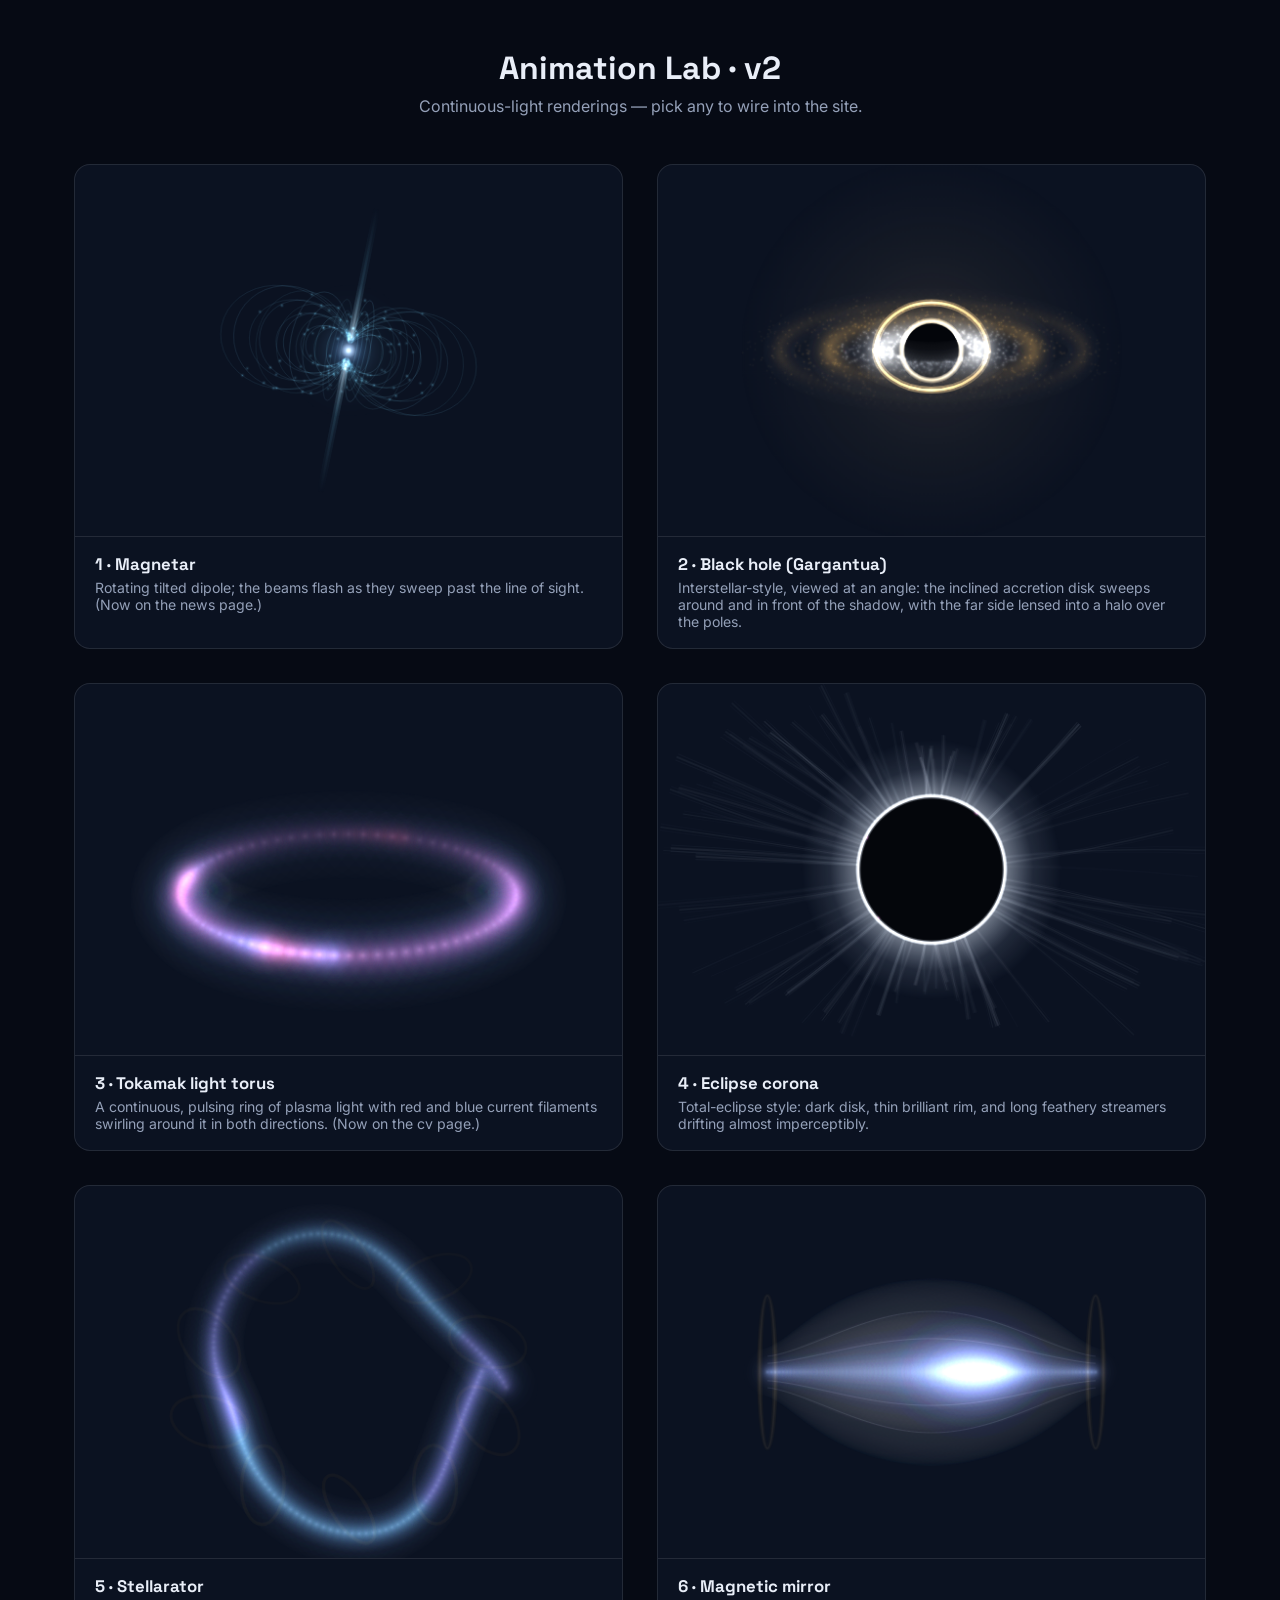
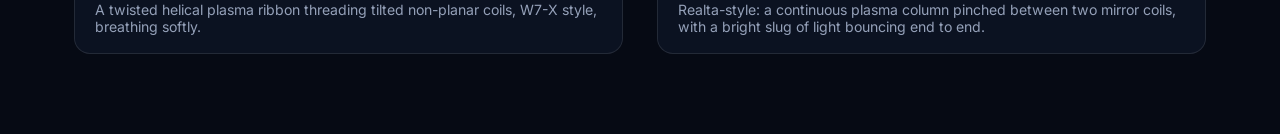
==== animation-lab.html @ fd5926fd "Launch site" ====
<!DOCTYPE html>
<html lang="en">
<head>
<meta charset="UTF-8">
<meta name="viewport" content="width=device-width, initial-scale=1.0">
  <link rel="icon" href="data:image/svg+xml,%3Csvg xmlns='http://www.w3.org/2000/svg' viewBox='0 0 64 64'%3E%3Ccircle cx='32' cy='32' r='10' fill='%23f2b134'/%3E%3Cellipse cx='32' cy='32' rx='26' ry='11' fill='none' stroke='%235fd0f5' stroke-width='3' transform='rotate(30 32 32)'/%3E%3Cellipse cx='32' cy='32' rx='26' ry='11' fill='none' stroke='%235fd0f5' stroke-width='3' opacity='0.7' transform='rotate(-30 32 32)'/%3E%3C/svg%3E">
<title>Animation Lab — candidates v2</title>
<link rel="preconnect" href="https://fonts.googleapis.com">
<link rel="preconnect" href="https://fonts.gstatic.com" crossorigin>
<link href="https://fonts.googleapis.com/css2?family=Space+Grotesk:wght@400;500;700&family=Inter:wght@400;500&display=swap" rel="stylesheet">
<style>
  :root { --bg:#060a14; --text:#e9eef8; --muted:#94a0b8; --rule:rgba(255,255,255,.1); }
  * { box-sizing:border-box; }
  body { margin:0; background:var(--bg); color:var(--text); font-family:"Inter",sans-serif; }
  header { text-align:center; padding:48px 20px 8px; }
  h1 { font-family:"Space Grotesk",sans-serif; font-weight:700; margin:0 0 8px; }
  header p { color:var(--muted); margin:0; }
  .grid { display:grid; grid-template-columns:repeat(auto-fit, minmax(540px,1fr)); gap:34px; max-width:1180px; margin:40px auto 80px; padding:0 24px; }
  @media (max-width:600px){ .grid{ grid-template-columns:1fr; } }
  .cell { background:rgba(16,26,46,.5); border:1px solid var(--rule); border-radius:16px; overflow:hidden; }
  .cell canvas { display:block; width:100%; height:auto; }
  .cell .cap { padding:16px 20px 18px; border-top:1px solid var(--rule); }
  .cell .cap b { font-family:"Space Grotesk",sans-serif; font-size:1.05rem; }
  .cell .cap span { display:block; color:var(--muted); font-size:.88rem; margin-top:4px; }
</style>
</head>
<body>
<header>
  <h1>Animation Lab · v2</h1>
  <p>Continuous-light renderings — pick any to wire into the site.</p>
</header>

<div class="grid">
  <div class="cell"><canvas id="magnetar" width="560" height="380"></canvas>
    <div class="cap"><b>1 · Magnetar</b><span>Rotating tilted dipole; the beams flash as they sweep past the line of sight. (Now on the news page.)</span></div></div>
  <div class="cell"><canvas id="gargantua" width="560" height="380"></canvas>
    <div class="cap"><b>2 · Black hole (Gargantua)</b><span>Interstellar-style, viewed at an angle: the inclined accretion disk sweeps around and in front of the shadow, with the far side lensed into a halo over the poles.</span></div></div>
  <div class="cell"><canvas id="torus" width="560" height="380"></canvas>
    <div class="cap"><b>3 · Tokamak light torus</b><span>A continuous, pulsing ring of plasma light with red and blue current filaments swirling around it in both directions. (Now on the cv page.)</span></div></div>
  <div class="cell"><canvas id="eclipse" width="560" height="380"></canvas>
    <div class="cap"><b>4 · Eclipse corona</b><span>Total-eclipse style: dark disk, thin brilliant rim, and long feathery streamers drifting almost imperceptibly.</span></div></div>
  <div class="cell"><canvas id="stellarator" width="560" height="380"></canvas>
    <div class="cap"><b>5 · Stellarator</b><span>A twisted helical plasma ribbon threading tilted non-planar coils, W7-X style, breathing softly.</span></div></div>
  <div class="cell"><canvas id="mirror" width="560" height="380"></canvas>
    <div class="cap"><b>6 · Magnetic mirror</b><span>Realta-style: a continuous plasma column pinched between two mirror coils, with a bright slug of light bouncing end to end.</span></div></div>
</div>

<script>
(function () {
  const reduced = matchMedia("(prefers-reduced-motion: reduce)").matches;

  function hidpi(cv) {
    const dpr = Math.min(devicePixelRatio || 1, 2.5);
    const w = cv.width, h = cv.height;
    cv.width = Math.round(w * dpr);
    cv.height = Math.round(h * dpr);
    const fx = cv.getContext("2d");
    fx.scale(dpr, dpr);
    return [fx, w, h];
  }

  function sprite(rgb, size = 64) {
    const c = document.createElement("canvas");
    c.width = c.height = size;
    const g = c.getContext("2d");
    const gr = g.createRadialGradient(size/2, size/2, 0, size/2, size/2, size/2);
    gr.addColorStop(0,   `rgba(${rgb},1)`);
    gr.addColorStop(0.25,`rgba(${rgb},0.5)`);
    gr.addColorStop(0.6, `rgba(${rgb},0.12)`);
    gr.addColorStop(1,   `rgba(${rgb},0)`);
    g.fillStyle = gr;
    g.fillRect(0, 0, size, size);
    return c;
  }
  const S_CYAN  = sprite("120,215,255");
  const S_BLUE  = sprite("110,160,255");
  const S_GOLD  = sprite("255,190,90");
  const S_WHITE = sprite("235,242,255");
  const S_VIOLET= sprite("170,130,255");
  const S_PINK  = sprite("255,95,205");

  function put(fx, sp, x, y, s, a) {
    fx.globalAlpha = a;
    fx.drawImage(sp, x - s/2, y - s/2, s, s);
  }

  // =====================================================
  // 1 · MAGNETAR
  // =====================================================
  (function () {
    const cv = document.getElementById("magnetar");
    const [fx, W, H] = hidpi(cv);
    const cx = W/2, cy = H/2;
    const ALPHA = 0.42, VIEW = 0.35;
    const cV = Math.cos(VIEW), sV = Math.sin(VIEW);
    const SHELLS = [44, 70, 98, 128];

    const streams = Array.from({length: 130}, () => ({
      u: Math.random(), shell: SHELLS[Math.random()*SHELLS.length|0],
      phi: Math.random()*Math.PI*2, sp: 0.12 + Math.random()*0.25, pole: Math.random()<0.5?1:-1
    }));

    function toView(p, spin) {
      let x =  p.x*Math.cos(ALPHA) + p.y*Math.sin(ALPHA);
      let y = -p.x*Math.sin(ALPHA) + p.y*Math.cos(ALPHA);
      let z =  p.z;
      const c = Math.cos(spin), s = Math.sin(spin);
      const x2 = x*c + z*s, z2 = -x*s + z*c;
      const y3 = y*cV - z2*sV, z3 = y*sV + z2*cV;
      return [cx + x2, cy - y3, z3];
    }
    function lp(L, th, phi) {
      const r = L * Math.sin(th)**2 + 6;
      return { x: r*Math.sin(th)*Math.cos(phi), y: r*Math.cos(th), z: r*Math.sin(th)*Math.sin(phi) };
    }

    function frame(t) {
      fx.clearRect(0, 0, W, H);
      const spin = reduced ? 0.7 : t*0.00035;
      const mAxis = toView({x:0,y:1,z:0}, spin);
      const pulse = 0.55 + 0.45*Math.pow(Math.abs(mAxis[2]), 3);

      fx.globalCompositeOperation = "lighter";
      for (const L of SHELLS) {
        for (let k = 0; k < 10; k++) {
          const phi = (k/10)*Math.PI*2;
          fx.beginPath();
          let za = 0;
          for (let i = 0; i <= 42; i++) {
            const th = 0.22 + (i/42)*(Math.PI - 0.44);
            const [x, y, z] = toView(lp(L, th, phi), spin);
            za += z;
            i ? fx.lineTo(x, y) : fx.moveTo(x, y);
          }
          fx.strokeStyle = `rgba(120,215,255,${0.05 + 0.10*((za/43/L)+1)/2})`;
          fx.lineWidth = 1;
          fx.stroke();
        }
      }
      for (const pole of [1, -1]) {
        const base = toView({x:0, y: pole*14, z:0}, spin);
        const tip  = toView({x:0, y: pole*150, z:0}, spin);
        const g = fx.createLinearGradient(base[0], base[1], tip[0], tip[1]);
        g.addColorStop(0, `rgba(235,242,255,${0.5*pulse})`);
        g.addColorStop(0.4, `rgba(120,215,255,${0.16*pulse})`);
        g.addColorStop(1, "rgba(120,215,255,0)");
        fx.strokeStyle = g;
        fx.lineCap = "round";
        fx.lineWidth = 7;
        fx.beginPath(); fx.moveTo(base[0], base[1]); fx.lineTo(tip[0], tip[1]); fx.stroke();
        fx.lineWidth = 2.4;
        fx.beginPath(); fx.moveTo(base[0], base[1]); fx.lineTo(tip[0], tip[1]); fx.stroke();
      }
      const T = reduced ? 0 : t*0.001;
      for (const p of streams) {
        p.u = (p.u + (reduced?0:p.sp*0.006)) % 1;
        const th = p.pole > 0 ? 0.22 + p.u*1.2 : Math.PI - 0.22 - p.u*1.2;
        const [x, y, z] = toView(lp(p.shell, th, p.phi + T*0.15), spin);
        put(fx, S_CYAN, x, y, 5.5, 0.22 + 0.28*((z/p.shell)+1)/2);
      }
      put(fx, S_WHITE, cx, cy, 26, 1);
      put(fx, S_BLUE,  cx, cy, 60 + 14*pulse, 0.75*pulse);
      put(fx, S_CYAN,  cx, cy, 120 + 30*pulse, 0.28*pulse);
      fx.globalCompositeOperation = "source-over";
      fx.globalAlpha = 1;
      if (!reduced) requestAnimationFrame(frame);
    }
    if (reduced) frame(0); else requestAnimationFrame(frame);
  })();

  // =====================================================
  // 2 · GARGANTUA — inclined accretion disk + lensed halo
  // =====================================================
  (function () {
    const cv = document.getElementById("gargantua");
    const [fx, W, H] = hidpi(cv);
    const cx = W/2, cy = H/2;
    const RS = 28;                      // shadow radius
    const R_IN = 40, R_OUT = 195;       // disk radii
    const INCL = 0.30;                  // disk opening (0 = edge-on)

    // disk particles on Keplerian orbits (texture riding on the glow band)
    const disk = Array.from({length: 1300}, () => {
      const r = R_IN + (R_OUT - R_IN)*Math.pow(Math.random(), 1.7);
      return { r, th: Math.random()*Math.PI*2, j: (Math.random()-0.5)*5 };
    });

    const warm = (a) => `rgba(255,214,150,${a})`;

    function diskPos(r, th) { return [cx + Math.cos(th)*r, cy + Math.sin(th)*r*INCL]; }

    // continuous glow band along the disk ellipse
    function band(front, flick) {
      for (let i = 0; i < 88; i++) {
        const th = (i/88)*Math.PI*2;
        if ((Math.sin(th) > 0) !== front) continue;
        for (const rr of [R_IN + 14, (R_IN + R_OUT)*0.45, R_OUT*0.8]) {
          const [x, y] = diskPos(rr, th);
          const heat = 1 - (rr - R_IN)/(R_OUT - R_IN);
          const dop = 1 + 0.6*Math.cos(th + Math.PI/2);   // approaching side brighter
          put(fx, heat > 0.6 ? S_WHITE : S_GOLD, x, y + (front ? 1 : -1),
              (26 + 30*heat), (0.030 + 0.075*heat)*dop*flick);
        }
      }
    }

    function frame(t) {
      fx.clearRect(0, 0, W, H);
      const flick = reduced ? 1 : 0.92 + 0.08*Math.sin(t/530)*Math.sin(t/173);

      fx.globalCompositeOperation = "lighter";
      const amb = fx.createRadialGradient(cx, cy, 0, cx, cy, 200);
      amb.addColorStop(0, warm(0.12*flick));
      amb.addColorStop(0.5, warm(0.045*flick));
      amb.addColorStop(1, warm(0));
      fx.fillStyle = amb;
      fx.fillRect(0, 0, W, H);

      // ---- far side of the disk (behind the hole) ----
      band(false, flick*0.75);
      for (const p of disk) {
        if (!reduced) p.th += 14 / Math.pow(p.r, 1.5);
        if (Math.sin(p.th) > 0) continue;
        const [x, y] = diskPos(p.r, p.th);
        const heat = 1 - (p.r - R_IN)/(R_OUT - R_IN);
        const dop = 1 + 0.6*Math.cos(p.th + Math.PI/2);
        put(fx, heat > 0.65 ? S_WHITE : S_GOLD, x, y + p.j*0.4, 3.4 + 3*heat, (0.05 + 0.16*heat)*dop*flick*0.8);
      }

      // ---- gravitationally lensed image of the far side: halo over the poles ----
      const lens = (up) => {
        const g = fx.createLinearGradient(cx - RS*2.2, cy, cx + RS*2.2, cy);
        g.addColorStop(0, warm(0.55*flick));
        g.addColorStop(0.5, warm(0.95*flick));
        g.addColorStop(1, warm(0.4*flick));
        fx.strokeStyle = g;
        fx.lineCap = "round";
        for (const [lw, aa] of [[7, 0.5], [2.6, 0.95]]) {
          fx.globalAlpha = aa;
          fx.lineWidth = lw;
          fx.beginPath();
          fx.ellipse(cx, cy, RS*2.05, RS*(up ? 1.75 : 1.45), 0, up ? Math.PI : 0, up ? Math.PI*2 : Math.PI);
          fx.stroke();
        }
        fx.globalAlpha = 1;
      };
      lens(true);          // bright arc standing over the top
      lens(false);         // dimmer arc below

      // ---- shadow + photon ring ----
      fx.globalCompositeOperation = "source-over";
      fx.fillStyle = "#03050a";
      fx.beginPath(); fx.arc(cx, cy, RS, 0, Math.PI*2); fx.fill();
      fx.globalCompositeOperation = "lighter";
      const pr = fx.createRadialGradient(cx, cy, RS - 1, cx, cy, RS + 6);
      pr.addColorStop(0, "rgba(255,240,210,0)");
      pr.addColorStop(0.45, `rgba(255,240,210,${0.95*flick})`);
      pr.addColorStop(1, "rgba(255,240,210,0)");
      fx.fillStyle = pr;
      fx.beginPath(); fx.arc(cx, cy, RS + 6, 0, Math.PI*2); fx.fill();

      // ---- near side of the disk (crosses in front of the shadow) ----
      band(true, flick);
      for (const p of disk) {
        if (Math.sin(p.th) <= 0) continue;
        const [x, y] = diskPos(p.r, p.th);
        const heat = 1 - (p.r - R_IN)/(R_OUT - R_IN);
        const dop = 1 + 0.6*Math.cos(p.th + Math.PI/2);
        put(fx, heat > 0.65 ? S_WHITE : S_GOLD, x, y + p.j*0.4, 3.6 + 3.4*heat, (0.06 + 0.20*heat)*dop*flick);
      }

      fx.globalCompositeOperation = "source-over";
      fx.globalAlpha = 1;
      if (!reduced) requestAnimationFrame(frame);
    }
    if (reduced) frame(0); else requestAnimationFrame(frame);
  })();

  // =====================================================
  // 3 · TOKAMAK LIGHT TORUS — pulsing ring + swirling currents
  // =====================================================
  (function () {
    const cv = document.getElementById("torus");
    const [fx, W, H] = hidpi(cv);
    const cx = W/2, cy = H/2 + 26;
    const RX = 172, RY = 62;
    const S_RED  = sprite("255,80,90");
    const S_AZUL = sprite("90,150,255");

    const swirls = [
      { sp: S_RED,  w:  0.00115, ph: 0.0 },
      { sp: S_RED,  w:  0.00080, ph: 2.6 },
      { sp: S_RED,  w:  0.00140, ph: 4.1 },
      { sp: S_AZUL, w: -0.00135, ph: 1.2 },
      { sp: S_AZUL, w: -0.00090, ph: 4.4 },
      { sp: S_AZUL, w: -0.00115, ph: 5.6 }
    ];

    function ringPos(a) { return [cx + Math.cos(a)*RX, cy + Math.sin(a)*RY, (Math.sin(a)+1)/2]; }

    function ringPass(t, front) {
      const pulse = reduced ? 1 : 0.86 + 0.14*Math.sin(t/1300) + 0.04*Math.sin(t/331);
      for (let i = 0; i < 72; i++) {
        const a = (i/72)*Math.PI*2;
        if ((Math.sin(a) > 0) !== front) continue;
        const [x, y, depth] = ringPos(a);
        const drift = reduced ? 0 : 6*Math.sin(t/900 + a*3);
        put(fx, S_BLUE,  x, y, (95 + 26*depth)*pulse, 0.05 + 0.05*depth);
        put(fx, S_PINK,  x, y + drift*0.2, (52 + 18*depth)*pulse, 0.10 + 0.10*depth);
        put(fx, S_WHITE, x, y, (17 + 9*depth)*pulse, 0.05 + 0.10*depth);
      }
      // swirling red / blue current filaments with fading tails
      for (const s of swirls) {
        const head = (reduced ? s.ph : t*s.w + s.ph);
        for (let j = 0; j < 13; j++) {
          const a = head - Math.sign(s.w)*j*0.06;
          if ((Math.sin(a) > 0) !== front) continue;
          const [x, y, depth] = ringPos(a);
          const f = 1 - j/13;
          put(fx, s.sp, x, y, (30 + 20*depth)*f + 8, (0.10 + 0.24*depth)*f);
        }
      }
    }

    function frame(t) {
      fx.clearRect(0, 0, W, H);
      fx.globalCompositeOperation = "lighter";

      ringPass(t, false);

      const col = fx.createLinearGradient(0, cy - 165, 0, cy + 40);
      col.addColorStop(0, "rgba(120,215,255,0)");
      col.addColorStop(0.45, "rgba(120,215,255,0.20)");
      col.addColorStop(1, "rgba(160,120,255,0.10)");
      fx.fillStyle = col;
      const cw = 52 + (reduced?0:5*Math.sin(t/800));
      fx.fillRect(cx - cw/2, cy - 165, cw, 205);
      const colCore = fx.createLinearGradient(0, cy - 165, 0, cy + 40);
      colCore.addColorStop(0, "rgba(235,242,255,0)");
      colCore.addColorStop(0.5, "rgba(235,242,255,0.10)");
      colCore.addColorStop(1, "rgba(235,242,255,0.05)");
      fx.fillStyle = colCore;
      fx.fillRect(cx - 14, cy - 165, 28, 205);

      ringPass(t, true);

      fx.globalCompositeOperation = "source-over";
      fx.globalAlpha = 1;
      if (!reduced) requestAnimationFrame(frame);
    }
    if (reduced) frame(0); else requestAnimationFrame(frame);
  })();

  // =====================================================
  // 4 · ECLIPSE CORONA — dark disk, feathery streamers
  // =====================================================
  (function () {
    const cv = document.getElementById("eclipse");
    const [fx, W, H] = hidpi(cv);
    const cx = W/2, cy = H/2;
    const R = 74;

    const wisps = [];
    for (let i = 0; i < 110; i++) {
      const a = Math.random()*Math.PI*2;
      const eq = Math.pow(Math.abs(Math.cos(a)), 1.3);
      wisps.push({
        a,
        len: 34 + eq*(130 + Math.random()*60) + Math.random()*22,
        curve: (Math.random()-0.5)*0.5,
        w: 0.6 + Math.random()*1.5,
        al: 0.04 + Math.random()*0.09,
        ph: Math.random()*7
      });
    }
    const proms = [[-0.9, 3.4], [2.4, 2.6], [3.6, 3.0]];

    function frame(t) {
      fx.clearRect(0, 0, W, H);
      const drift = reduced ? 0 : t*0.000012;

      fx.globalCompositeOperation = "lighter";
      const ic = fx.createRadialGradient(cx, cy, R, cx, cy, R + 60);
      ic.addColorStop(0, "rgba(225,235,250,0.5)");
      ic.addColorStop(0.5, "rgba(200,215,240,0.12)");
      ic.addColorStop(1, "rgba(200,215,240,0)");
      fx.fillStyle = ic;
      fx.beginPath(); fx.arc(cx, cy, R + 60, 0, Math.PI*2); fx.fill();

      for (const s of wisps) {
        const a = s.a + drift;
        const shim = reduced ? 1 : 0.75 + 0.25*Math.sin(t/2300 + s.ph);
        for (let k = -1; k <= 1; k++) {
          const aa = a + k*0.012;
          const x0 = cx + Math.cos(aa)*(R + 2), y0 = cy + Math.sin(aa)*(R + 2);
          const x2 = cx + Math.cos(aa + s.curve*0.4)*(R + s.len), y2 = cy + Math.sin(aa + s.curve*0.4)*(R + s.len);
          const xm = cx + Math.cos(aa + s.curve*0.15)*(R + s.len*0.5), ym = cy + Math.sin(aa + s.curve*0.15)*(R + s.len*0.5);
          fx.strokeStyle = `rgba(215,228,246,${s.al*shim*(k===0?1:0.55)})`;
          fx.lineWidth = s.w*(k===0?1:0.6);
          fx.beginPath();
          fx.moveTo(x0, y0);
          fx.quadraticCurveTo(xm, ym, x2, y2);
          fx.stroke();
        }
      }

      fx.globalCompositeOperation = "source-over";
      fx.fillStyle = "#04060b";
      fx.beginPath(); fx.arc(cx, cy, R, 0, Math.PI*2); fx.fill();
      fx.globalCompositeOperation = "lighter";
      const rim = fx.createRadialGradient(cx, cy, R - 2, cx, cy, R + 4);
      rim.addColorStop(0, "rgba(240,246,255,0)");
      rim.addColorStop(0.55, "rgba(240,246,255,0.9)");
      rim.addColorStop(1, "rgba(240,246,255,0)");
      fx.fillStyle = rim;
      fx.beginPath(); fx.arc(cx, cy, R + 4, 0, Math.PI*2); fx.fill();
      for (const [pa, ps] of proms) {
        put(fx, S_PINK, cx + Math.cos(pa)*R, cy + Math.sin(pa)*R, ps*2.6, 0.5);
      }

      fx.globalAlpha = 1;
      fx.globalCompositeOperation = "source-over";
      if (!reduced) requestAnimationFrame(frame);
    }
    if (reduced) frame(0); else requestAnimationFrame(frame);
  })();

  // =====================================================
  // 5 · STELLARATOR — twisted helical plasma ribbon + coils
  // =====================================================
  (function () {
    const cv = document.getElementById("stellarator");
    const [fx, W, H] = hidpi(cv);
    const cx = W/2, cy = H/2 + 10;
    const R0 = 150, A = 34, TWIST = 2.5;
    const VIEW = 1.05, cV = Math.cos(VIEW), sV = Math.sin(VIEW);

    function project(phi, th, ra) {
      const r = R0 + A*ra*Math.cos(th);
      const x = r*Math.cos(phi), z = r*Math.sin(phi), y = A*ra*Math.sin(th);
      const y2 = y*cV - z*sV, z2 = y*sV + z*cV;
      return [cx + x, cy - y2, z2];
    }

    function frame(t) {
      fx.clearRect(0, 0, W, H);
      const T = reduced ? 0 : t*0.00035;
      const pulse = reduced ? 1 : 0.88 + 0.12*Math.sin(t/1400);

      fx.globalCompositeOperation = "lighter";
      for (const pass of [false, true]) {
        for (let i = 0; i < 150; i++) {
          const phi = (i/150)*Math.PI*2;
          const near = Math.sin(phi) > 0;
          if (near !== pass) continue;
          const th = TWIST*phi + T*2;
          const [x, y, z] = project(phi, th, 0.75);
          const depth = (z/(R0+A) + 1)/2;
          const hue = (Math.sin(phi*2 + T) + 1)/2;
          put(fx, S_BLUE,   x, y, (58 + 20*depth)*pulse, 0.05 + 0.05*depth);
          put(fx, hue < 0.5 ? S_CYAN : S_VIOLET, x, y, (30 + 14*depth)*pulse, 0.09 + 0.11*depth);
          put(fx, S_WHITE,  x, y, (10 + 6*depth)*pulse, 0.04 + 0.08*depth);
        }
        if (!pass) {
          for (let k = 0; k < 10; k++) {
            const phi = (k/10)*Math.PI*2 + 0.31;
            const tilt = 0.55*Math.sin(TWIST*phi);
            const [px, py, pz] = project(phi, 0, 0);
            const depth = (pz/(R0+A) + 1)/2;
            fx.save();
            fx.translate(px, py);
            fx.rotate(phi + Math.PI/2 + tilt*0.5);
            fx.strokeStyle = `rgba(242,177,52,${0.25 + 0.4*depth})`;
            fx.lineWidth = 2.2 + 1.6*depth;
            fx.beginPath();
            fx.ellipse(0, 0, A*0.62*(0.8 + 0.4*Math.abs(Math.cos(phi))), A*1.18, tilt, 0, Math.PI*2);
            fx.stroke();
            fx.restore();
          }
        }
      }
      fx.globalCompositeOperation = "source-over";
      fx.globalAlpha = 1;
      if (!reduced) requestAnimationFrame(frame);
    }
    if (reduced) frame(0); else requestAnimationFrame(frame);
  })();

  // =====================================================
  // 6 · MAGNETIC MIRROR — pinched plasma column, bouncing light
  // =====================================================
  (function () {
    const cv = document.getElementById("mirror");
    const [fx, W, H] = hidpi(cv);
    const cx = W/2, cy = H/2;
    const AX = 168, RMAX = 62;

    const pinch = (u) => 0.26 + 0.74*Math.pow(Math.cos(u*Math.PI/2), 1.4);

    function coil(x, bright) {
      const g = fx.createLinearGradient(x, cy - 84, x, cy + 84);
      g.addColorStop(0, `rgba(242,177,52,${0.25*bright})`);
      g.addColorStop(0.5, `rgba(242,177,52,${0.95*bright})`);
      g.addColorStop(1, `rgba(242,177,52,${0.25*bright})`);
      fx.strokeStyle = g;
      fx.lineWidth = 5;
      fx.beginPath();
      fx.ellipse(x, cy, 8, 78, 0, 0, Math.PI*2);
      fx.stroke();
      fx.lineWidth = 1.6;
      fx.strokeStyle = `rgba(255,225,160,${0.8*bright})`;
      fx.beginPath();
      fx.ellipse(x, cy, 8, 78, 0, 0, Math.PI*2);
      fx.stroke();
    }

    function frame(t) {
      fx.clearRect(0, 0, W, H);
      const pulse = reduced ? 1 : 0.88 + 0.12*Math.sin(t/1500);
      const su = reduced ? 0 : Math.sin(t/1100);

      fx.globalCompositeOperation = "lighter";
      fx.lineWidth = 1;
      for (const f of [-1, -0.55, 0.55, 1]) {
        fx.beginPath();
        for (let i = 0; i <= 60; i++) {
          const u = -1 + (i/60)*2;
          const x = cx + u*AX;
          const y = cy + f*RMAX*pinch(u);
          i ? fx.lineTo(x, y) : fx.moveTo(x, y);
        }
        fx.strokeStyle = "rgba(148,160,184,0.14)";
        fx.stroke();
      }

      for (let i = 0; i <= 84; i++) {
        const u = -1 + (i/84)*2;
        const x = cx + u*AX;
        const r = RMAX*pinch(u);
        const slug = Math.exp(-Math.pow((u - su*0.82)/0.22, 2));
        const throat = Math.pow(Math.abs(u), 6)*0.5;
        const b = (0.16 + 0.5*slug + throat)*pulse;
        put(fx, S_BLUE,   x, cy, r*3.1, 0.09*b);
        put(fx, S_VIOLET, x, cy, r*2.0, 0.135*b);
        put(fx, S_CYAN,   x, cy, r*1.25, 0.18*b);
        put(fx, S_WHITE,  x, cy, r*0.5, 0.15*b);
      }

      coil(cx - AX, 0.8 + 0.5*Math.exp(-Math.pow((su + 0.82)/0.2, 2)));
      coil(cx + AX, 0.8 + 0.5*Math.exp(-Math.pow((su - 0.82)/0.2, 2)));

      fx.globalCompositeOperation = "source-over";
      fx.globalAlpha = 1;
      if (!reduced) requestAnimationFrame(frame);
    }
    if (reduced) frame(0); else requestAnimationFrame(frame);
  })();
})();
</script>
</body>
</html>
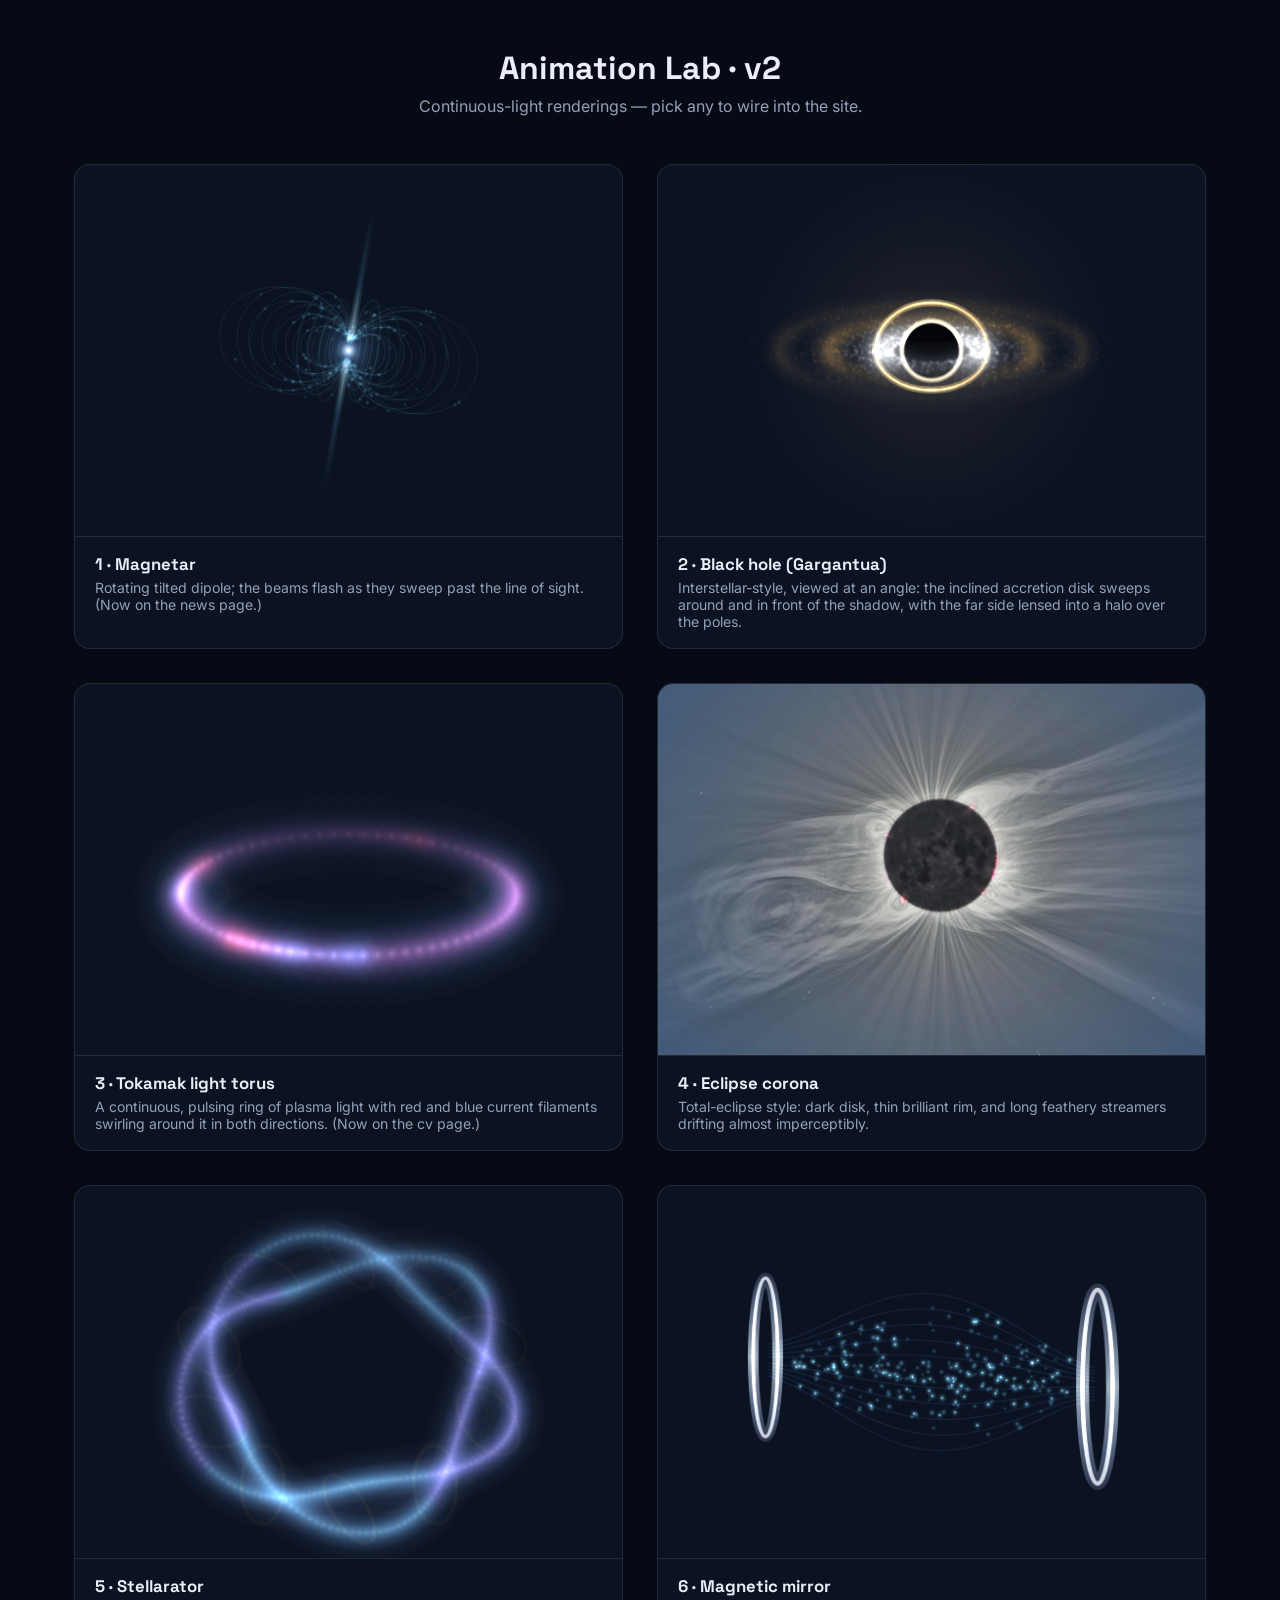
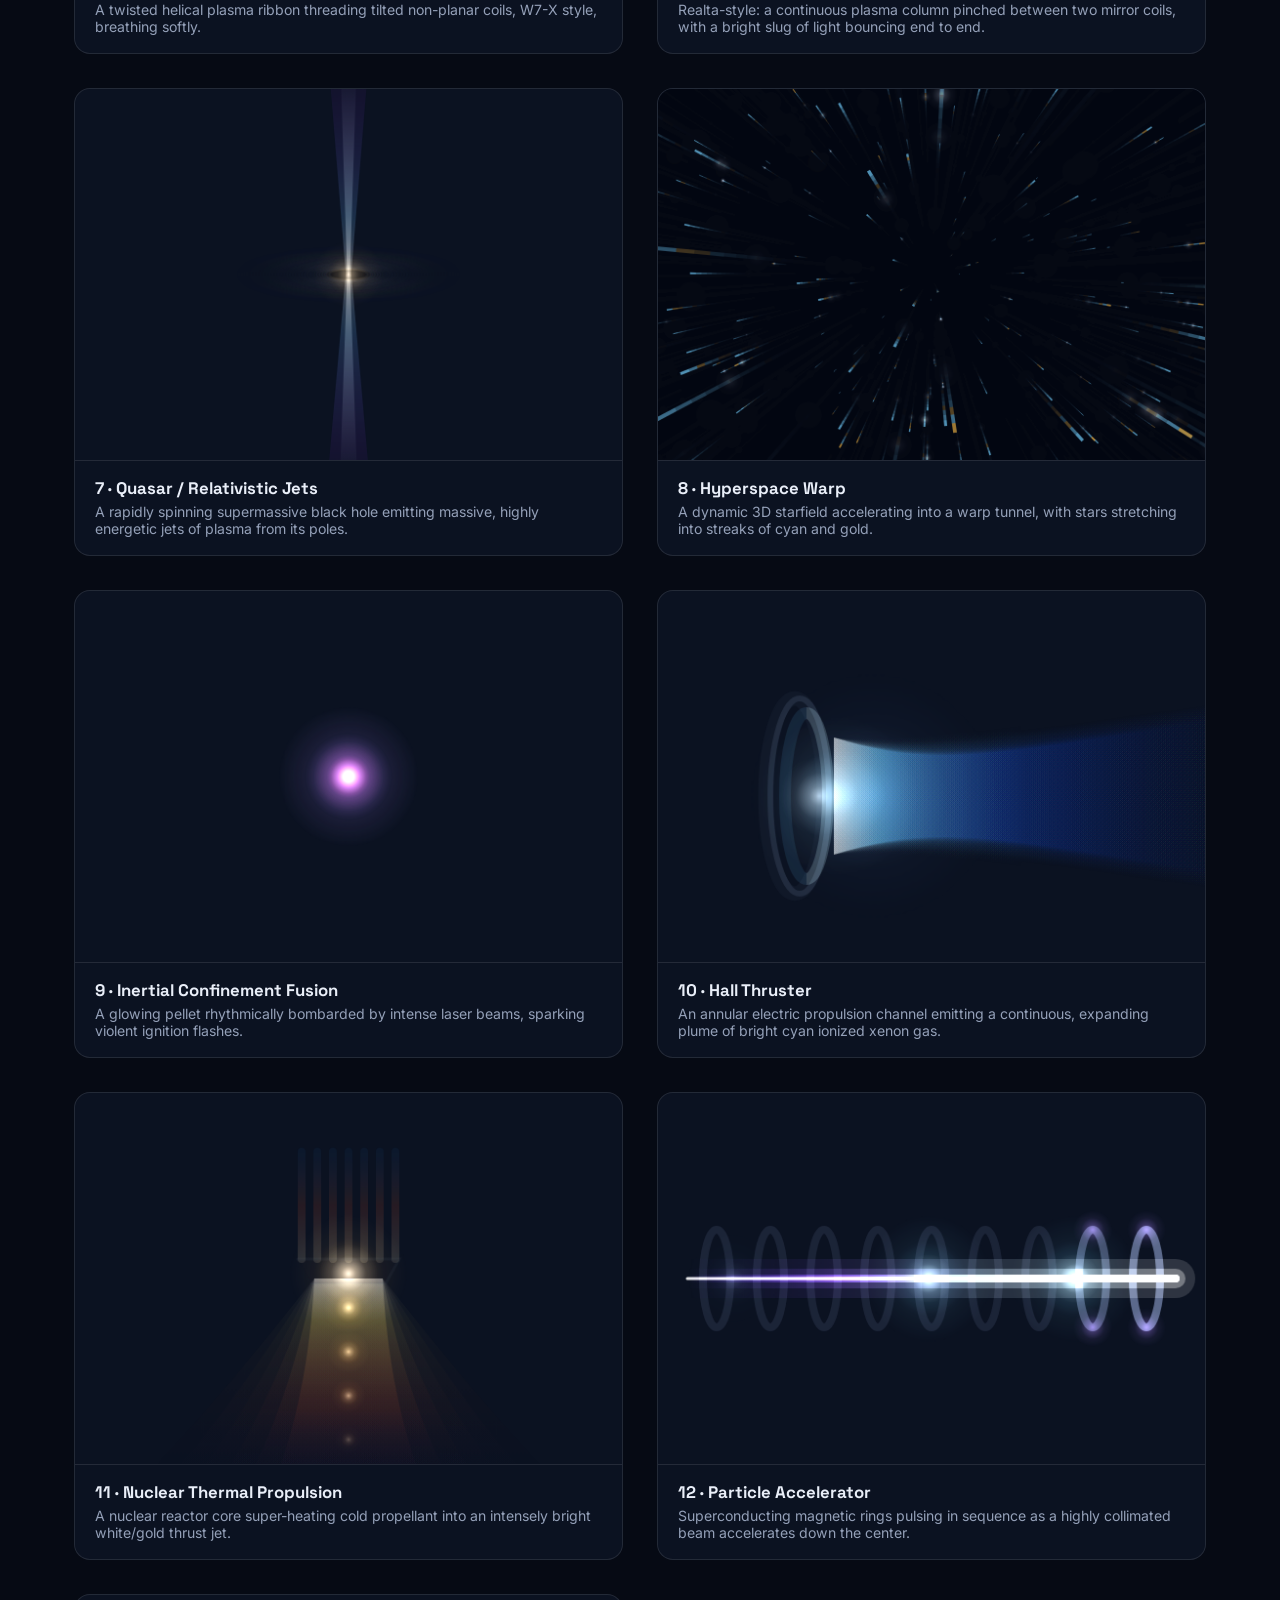
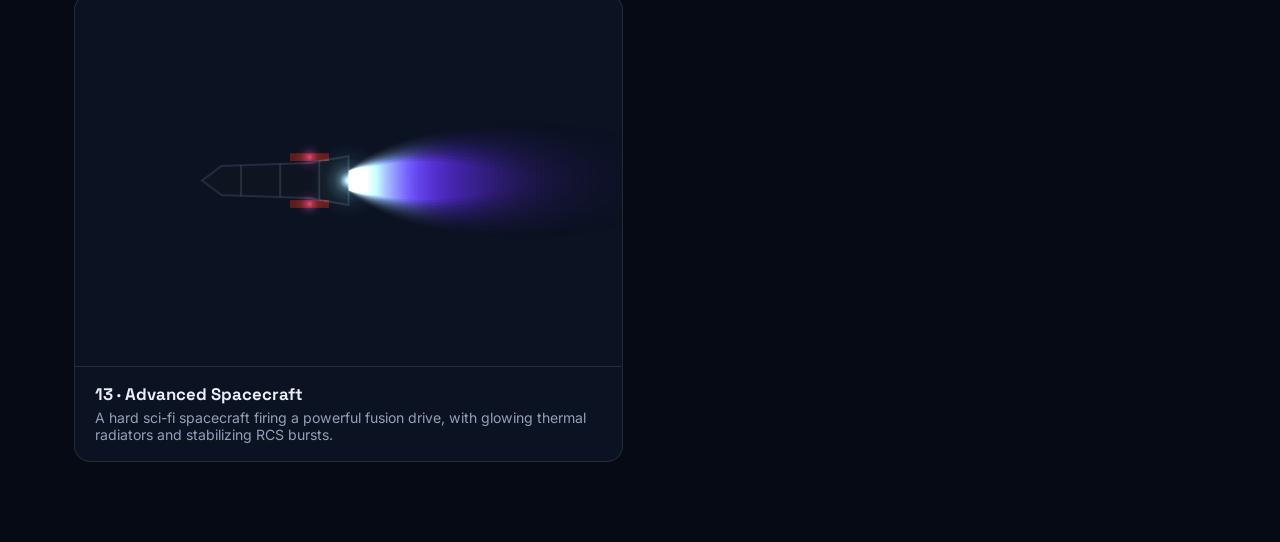
==== commit f5eeb035: "Added media carousel" ====
--- a/animation-lab.html
+++ b/animation-lab.html
@@ -43,11 +43,25 @@
     <div class="cap"><b>5 · Stellarator</b><span>A twisted helical plasma ribbon threading tilted non-planar coils, W7-X style, breathing softly.</span></div></div>
   <div class="cell"><canvas id="mirror" width="560" height="380"></canvas>
     <div class="cap"><b>6 · Magnetic mirror</b><span>Realta-style: a continuous plasma column pinched between two mirror coils, with a bright slug of light bouncing end to end.</span></div></div>
+  <div class="cell"><canvas id="quasar" width="560" height="380"></canvas>
+    <div class="cap"><b>7 · Quasar / Relativistic Jets</b><span>A rapidly spinning supermassive black hole emitting massive, highly energetic jets of plasma from its poles.</span></div></div>
+  <div class="cell"><canvas id="hyperspace" width="560" height="380"></canvas>
+    <div class="cap"><b>8 · Hyperspace Warp</b><span>A dynamic 3D starfield accelerating into a warp tunnel, with stars stretching into streaks of cyan and gold.</span></div></div>
+  <div class="cell"><canvas id="fusion" width="560" height="380"></canvas>
+    <div class="cap"><b>9 · Inertial Confinement Fusion</b><span>A glowing pellet rhythmically bombarded by intense laser beams, sparking violent ignition flashes.</span></div></div>
+  <div class="cell"><canvas id="hall" width="560" height="380"></canvas>
+    <div class="cap"><b>10 · Hall Thruster</b><span>An annular electric propulsion channel emitting a continuous, expanding plume of bright cyan ionized xenon gas.</span></div></div>
+  <div class="cell"><canvas id="ntp" width="560" height="380"></canvas>
+    <div class="cap"><b>11 · Nuclear Thermal Propulsion</b><span>A nuclear reactor core super-heating cold propellant into an intensely bright white/gold thrust jet.</span></div></div>
+  <div class="cell"><canvas id="accelerator" width="560" height="380"></canvas>
+    <div class="cap"><b>12 · Particle Accelerator</b><span>Superconducting magnetic rings pulsing in sequence as a highly collimated beam accelerates down the center.</span></div></div>
+  <div class="cell"><canvas id="spacecraft" width="560" height="380"></canvas>
+    <div class="cap"><b>13 · Advanced Spacecraft</b><span>A hard sci-fi spacecraft firing a powerful fusion drive, with glowing thermal radiators and stabilizing RCS bursts.</span></div></div>
 </div>
 
 <script>
 (function () {
-  const reduced = matchMedia("(prefers-reduced-motion: reduce)").matches;
+  const reduced = false; // Forced to false in lab so you can see all animations
 
   function hidpi(cv) {
     const dpr = Math.min(devicePixelRatio || 1, 2.5);
@@ -352,74 +366,66 @@
   })();
 
   // =====================================================
-  // 4 · ECLIPSE CORONA — dark disk, feathery streamers
+  // 4 · SOLAR ECLIPSE
   // =====================================================
   (function () {
     const cv = document.getElementById("eclipse");
+    if (!cv) return;
     const [fx, W, H] = hidpi(cv);
     const cx = W/2, cy = H/2;
-    const R = 74;
-
-    const wisps = [];
-    for (let i = 0; i < 110; i++) {
-      const a = Math.random()*Math.PI*2;
-      const eq = Math.pow(Math.abs(Math.cos(a)), 1.3);
-      wisps.push({
-        a,
-        len: 34 + eq*(130 + Math.random()*60) + Math.random()*22,
-        curve: (Math.random()-0.5)*0.5,
-        w: 0.6 + Math.random()*1.5,
-        al: 0.04 + Math.random()*0.09,
-        ph: Math.random()*7
-      });
-    }
-    const proms = [[-0.9, 3.4], [2.4, 2.6], [3.6, 3.0]];
+    
+    // Load photographic image
+    const img = new Image();
+    img.src = "./assets/druckmuller-eclipse.jpg";
 
     function frame(t) {
       fx.clearRect(0, 0, W, H);
-      const drift = reduced ? 0 : t*0.000012;
-
-      fx.globalCompositeOperation = "lighter";
-      const ic = fx.createRadialGradient(cx, cy, R, cx, cy, R + 60);
-      ic.addColorStop(0, "rgba(225,235,250,0.5)");
-      ic.addColorStop(0.5, "rgba(200,215,240,0.12)");
-      ic.addColorStop(1, "rgba(200,215,240,0)");
-      fx.fillStyle = ic;
-      fx.beginPath(); fx.arc(cx, cy, R + 60, 0, Math.PI*2); fx.fill();
-
-      for (const s of wisps) {
-        const a = s.a + drift;
-        const shim = reduced ? 1 : 0.75 + 0.25*Math.sin(t/2300 + s.ph);
-        for (let k = -1; k <= 1; k++) {
-          const aa = a + k*0.012;
-          const x0 = cx + Math.cos(aa)*(R + 2), y0 = cy + Math.sin(aa)*(R + 2);
-          const x2 = cx + Math.cos(aa + s.curve*0.4)*(R + s.len), y2 = cy + Math.sin(aa + s.curve*0.4)*(R + s.len);
-          const xm = cx + Math.cos(aa + s.curve*0.15)*(R + s.len*0.5), ym = cy + Math.sin(aa + s.curve*0.15)*(R + s.len*0.5);
-          fx.strokeStyle = `rgba(215,228,246,${s.al*shim*(k===0?1:0.55)})`;
-          fx.lineWidth = s.w*(k===0?1:0.6);
-          fx.beginPath();
-          fx.moveTo(x0, y0);
-          fx.quadraticCurveTo(xm, ym, x2, y2);
-          fx.stroke();
-        }
-      }
-
-      fx.globalCompositeOperation = "source-over";
-      fx.fillStyle = "#04060b";
-      fx.beginPath(); fx.arc(cx, cy, R, 0, Math.PI*2); fx.fill();
-      fx.globalCompositeOperation = "lighter";
-      const rim = fx.createRadialGradient(cx, cy, R - 2, cx, cy, R + 4);
-      rim.addColorStop(0, "rgba(240,246,255,0)");
-      rim.addColorStop(0.55, "rgba(240,246,255,0.9)");
-      rim.addColorStop(1, "rgba(240,246,255,0)");
-      fx.fillStyle = rim;
-      fx.beginPath(); fx.arc(cx, cy, R + 4, 0, Math.PI*2); fx.fill();
-      for (const [pa, ps] of proms) {
-        put(fx, S_PINK, cx + Math.cos(pa)*R, cy + Math.sin(pa)*R, ps*2.6, 0.5);
-      }
-
-      fx.globalAlpha = 1;
-      fx.globalCompositeOperation = "source-over";
+      const T = reduced ? 0 : t;
+
+      if (!img.complete || img.naturalWidth === 0) {
+        // Fallback while loading
+        fx.fillStyle = "#060a14";
+        fx.fillRect(0, 0, W, H);
+        if (!reduced) requestAnimationFrame(frame);
+        return;
+      }
+
+      // Draw the original image base
+      // Assuming a square crop of the sun/corona fits the 380 canvas height
+      const scaleToFit = H / img.naturalHeight;
+      const imgW = img.naturalWidth * scaleToFit * 1.5; 
+      const imgH = img.naturalHeight * scaleToFit * 1.5;
+      
+      // Calculate breathing effect
+      // Base scale + subtle oscillation
+      const breathScale = 1.0 + 0.02 * Math.sin(T * 0.0015);
+      const innerPulse = Math.sin(T * 0.003);
+      const outerPulse = Math.cos(T * 0.002);
+      
+      fx.save();
+      fx.translate(cx, cy);
+      
+      // Layer 1: Base Image
+      fx.globalCompositeOperation = "source-over";
+      fx.globalAlpha = 1.0;
+      fx.drawImage(img, -imgW/2 * breathScale, -imgH/2 * breathScale, imgW * breathScale, imgH * breathScale);
+      
+      // Layer 2: Warped / Scaled "breathing" layer to make coronal streamers pulse
+      fx.globalCompositeOperation = "screen"; 
+      fx.globalAlpha = 0.3 + 0.1 * outerPulse;
+      const s2 = breathScale * 1.05; // Slightly larger
+      // Small rotation for subtle magnetic field line drift
+      fx.rotate(0.01 * Math.sin(T * 0.001));
+      fx.drawImage(img, -imgW/2 * s2, -imgH/2 * s2, imgW * s2, imgH * s2);
+      
+      // Layer 3: Intense inner glow pulse
+      fx.globalCompositeOperation = "screen";
+      fx.globalAlpha = 0.4 + 0.2 * innerPulse;
+      const s3 = breathScale * 0.98; // Slightly smaller to highlight inner corona
+      fx.drawImage(img, -imgW/2 * s3, -imgH/2 * s3, imgW * s3, imgH * s3);
+
+      fx.restore();
+
       if (!reduced) requestAnimationFrame(frame);
     }
     if (reduced) frame(0); else requestAnimationFrame(frame);
@@ -449,7 +455,7 @@
 
       fx.globalCompositeOperation = "lighter";
       for (const pass of [false, true]) {
-        for (let i = 0; i < 150; i++) {
+        for (let i = 0; i <= 300; i++) {
           const phi = (i/150)*Math.PI*2;
           const near = Math.sin(phi) > 0;
           if (near !== pass) continue;
@@ -487,70 +493,666 @@
   })();
 
   // =====================================================
-  // 6 · MAGNETIC MIRROR — pinched plasma column, bouncing light
+  // 6 · MAGNETIC MIRROR — redesigned visualization
   // =====================================================
   (function () {
     const cv = document.getElementById("mirror");
+    if (!cv) return;
     const [fx, W, H] = hidpi(cv);
     const cx = W/2, cy = H/2;
-    const AX = 168, RMAX = 62;
-
-    const pinch = (u) => 0.26 + 0.74*Math.pow(Math.cos(u*Math.PI/2), 1.4);
-
-    function coil(x, bright) {
-      const g = fx.createLinearGradient(x, cy - 84, x, cy + 84);
-      g.addColorStop(0, `rgba(242,177,52,${0.25*bright})`);
-      g.addColorStop(0.5, `rgba(242,177,52,${0.95*bright})`);
-      g.addColorStop(1, `rgba(242,177,52,${0.25*bright})`);
+    const AX = 170, RMAX = 80;
+
+    const pinch = (u) => 0.2 + 0.8*Math.pow(Math.cos(u*Math.PI/2), 1.5);
+
+    function coil(x, isFront) {
+      // 3D projection: x axis tilted slightly. Z depth affects scale/y-pos.
+      const depth = isFront ? 1.1 : 0.9;
+      const yOffset = isFront ? 15 : -15; 
+      
+      const g = fx.createLinearGradient(x, cy - 100*depth + yOffset, x, cy + 100*depth + yOffset);
+      g.addColorStop(0, `rgba(180,200,255,0.2)`);
+      g.addColorStop(0.5, `rgba(220,240,255,0.9)`);
+      g.addColorStop(1, `rgba(180,200,255,0.2)`);
       fx.strokeStyle = g;
-      fx.lineWidth = 5;
+      fx.lineWidth = 12 * depth;
       fx.beginPath();
-      fx.ellipse(x, cy, 8, 78, 0, 0, Math.PI*2);
+      fx.ellipse(x, cy + yOffset, 14*depth, 90*depth, 0, 0, Math.PI*2);
       fx.stroke();
-      fx.lineWidth = 1.6;
-      fx.strokeStyle = `rgba(255,225,160,${0.8*bright})`;
+      
+      fx.lineWidth = 4 * depth;
+      fx.strokeStyle = `rgba(255,255,255,0.8)`;
       fx.beginPath();
-      fx.ellipse(x, cy, 8, 78, 0, 0, Math.PI*2);
+      fx.ellipse(x, cy + yOffset, 14*depth, 90*depth, 0, 0, Math.PI*2);
       fx.stroke();
     }
+    
+    // Sloshing ions (particles)
+    const ions = Array.from({length: 250}, () => ({
+       u: (Math.random()-0.5)*1.9, // Position (-1 to 1 between coils)
+       v: (Math.random()-0.5)*0.02, // Velocity
+       rad: Math.random(),
+       phase: Math.random()*Math.PI*2
+    }));
 
     function frame(t) {
       fx.clearRect(0, 0, W, H);
-      const pulse = reduced ? 1 : 0.88 + 0.12*Math.sin(t/1500);
-      const su = reduced ? 0 : Math.sin(t/1100);
-
-      fx.globalCompositeOperation = "lighter";
-      fx.lineWidth = 1;
-      for (const f of [-1, -0.55, 0.55, 1]) {
+      fx.globalCompositeOperation = "lighter";
+      const T = reduced ? 0 : t;
+
+      // Back coil
+      coil(cx - AX, false);
+
+      // Field lines (slight 3D tilt)
+      fx.lineWidth = 1.5;
+      for (let f = -1; f <= 1; f += 0.2) {
+        if (Math.abs(f) < 0.05) continue; 
         fx.beginPath();
-        for (let i = 0; i <= 60; i++) {
-          const u = -1 + (i/60)*2;
+        for (let i = 0; i <= 100; i++) {
+          const u = -1.2 + (i/100)*2.4;
           const x = cx + u*AX;
-          const y = cy + f*RMAX*pinch(u);
+          const p = pinch(u);
+          const yOffset = (u/1.2) * 15; 
+          const y = cy + f*RMAX*p + yOffset;
           i ? fx.lineTo(x, y) : fx.moveTo(x, y);
         }
-        fx.strokeStyle = "rgba(148,160,184,0.14)";
+        fx.strokeStyle = "rgba(100,150,255,0.15)";
         fx.stroke();
       }
 
-      for (let i = 0; i <= 84; i++) {
-        const u = -1 + (i/84)*2;
-        const x = cx + u*AX;
-        const r = RMAX*pinch(u);
-        const slug = Math.exp(-Math.pow((u - su*0.82)/0.22, 2));
-        const throat = Math.pow(Math.abs(u), 6)*0.5;
-        const b = (0.16 + 0.5*slug + throat)*pulse;
-        put(fx, S_BLUE,   x, cy, r*3.1, 0.09*b);
-        put(fx, S_VIOLET, x, cy, r*2.0, 0.135*b);
-        put(fx, S_CYAN,   x, cy, r*1.25, 0.18*b);
-        put(fx, S_WHITE,  x, cy, r*0.5, 0.15*b);
-      }
-
-      coil(cx - AX, 0.8 + 0.5*Math.exp(-Math.pow((su + 0.82)/0.2, 2)));
-      coil(cx + AX, 0.8 + 0.5*Math.exp(-Math.pow((su - 0.82)/0.2, 2)));
-
-      fx.globalCompositeOperation = "source-over";
+      // Sloshing ions
+      for (let ion of ions) {
+        if (!reduced) {
+           // Acceleration towards center (magnetic pressure)
+           const accel = -Math.sign(ion.u) * Math.pow(Math.abs(ion.u), 2) * 0.0005;
+           ion.v += accel;
+           ion.u += ion.v;
+           
+           // Bounce off extreme ends
+           if (Math.abs(ion.u) > 1.05) {
+              ion.v *= -1;
+              ion.u = Math.sign(ion.u) * 1.05;
+           }
+        }
+        
+        const x = cx + ion.u * AX;
+        const p = pinch(ion.u);
+        const yOffset = (ion.u/1.2) * 15; 
+        const y = cy + yOffset + (ion.rad * RMAX * p * Math.sin(ion.phase + T*0.01));
+        
+        // Color based on velocity (energy)
+        const energy = Math.min(1, Math.abs(ion.v) / 0.015);
+        put(fx, S_CYAN, x, y, 6 + energy*6, 0.3 + energy*0.5);
+        if (energy > 0.6) put(fx, S_WHITE, x, y, 3, 0.8);
+      }
+
+      // Front coil
+      coil(cx + AX, true);
+
+      fx.globalCompositeOperation = "source-over";
+      if (!reduced) requestAnimationFrame(frame);
+    }
+    if (reduced) frame(0); else requestAnimationFrame(frame);
+  })();
+
+  // =====================================================
+  // 7 · QUASAR / RELATIVISTIC JETS
+  // =====================================================
+  (function () {
+    const cv = document.getElementById("quasar");
+    if (!cv) return;
+    const [fx, W, H] = hidpi(cv);
+    const cx = W/2, cy = H/2;
+    const INCL = 0.25;
+
+    function frame(t) {
+      fx.clearRect(0, 0, W, H);
+      fx.globalCompositeOperation = "lighter";
+      const T = reduced ? 0 : t;
+
+      // Draw relativistic jets (continuous beams)
+      for (const dir of [1, -1]) {
+        const h = 300;
+        // Increased amplitude and longer period (0.002) with high-frequency erratic jitter
+        const basePulse = Math.sin(T*0.002);
+        const jitter = (Math.random() - 0.5) * 0.6; // erratic noise
+        const pulseAmt = basePulse + jitter;
+        const w = 25 + pulseAmt*15; 
+        
+        // Outer glow
+        const g = fx.createLinearGradient(cx, cy, cx, cy - dir*h);
+        g.addColorStop(0, "rgba(255,255,255,0.8)");
+        g.addColorStop(0.2, "rgba(100,180,255,0.6)");
+        g.addColorStop(0.6, `rgba(150,50,255,${0.2 + pulseAmt*0.15})`);
+        g.addColorStop(1, "rgba(50,10,100,0)");
+        
+        fx.fillStyle = g;
+        fx.beginPath();
+        fx.moveTo(cx - w*0.1, cy);
+        fx.lineTo(cx - w, cy - dir*h);
+        fx.lineTo(cx + w, cy - dir*h);
+        fx.lineTo(cx + w*0.1, cy);
+        fx.fill();
+        
+        // Inner intense core
+        const g2 = fx.createLinearGradient(cx, cy, cx, cy - dir*h*0.7);
+        g2.addColorStop(0, "rgba(255,255,255,1)");
+        g2.addColorStop(0.3, "rgba(220,240,255,0.7)");
+        g2.addColorStop(1, "rgba(220,240,255,0)");
+        
+        fx.fillStyle = g2;
+        fx.beginPath();
+        fx.moveTo(cx - w*0.05, cy);
+        fx.lineTo(cx - w*0.3, cy - dir*h*0.7);
+        fx.lineTo(cx + w*0.3, cy - dir*h*0.7);
+        fx.lineTo(cx + w*0.05, cy);
+        fx.fill();
+      }
+
+      // Event horizon and disk
+      fx.globalCompositeOperation = "source-over";
+      fx.fillStyle = "#020204";
+      fx.beginPath(); fx.ellipse(cx, cy, 18, 18*INCL, 0, 0, Math.PI*2); fx.fill();
+
+      fx.globalCompositeOperation = "lighter";
+      // Disk layers
+      for (let i = 0; i < 40; i++) {
+        const r = 20 + i*2.5;
+        const op = Math.exp(-i*0.1)*0.15;
+        fx.strokeStyle = `rgba(255,200,100,${op})`;
+        fx.lineWidth = 1.5;
+        fx.beginPath(); fx.ellipse(cx, cy, r, r*INCL, 0, 0, Math.PI*2); fx.stroke();
+        
+        fx.strokeStyle = `rgba(100,150,255,${op*0.8})`;
+        fx.beginPath(); fx.ellipse(cx, cy, r*1.2, r*INCL*1.2, 0, 0, Math.PI*2); fx.stroke();
+      }
+      
+      // Central brightness
+      put(fx, S_WHITE, cx, cy, 35, 0.4);
+      put(fx, S_GOLD, cx, cy, 70, 0.3);
+
+      fx.globalCompositeOperation = "source-over";
+      if (!reduced) requestAnimationFrame(frame);
+    }
+    if (reduced) frame(0); else requestAnimationFrame(frame);
+  })();
+
+  // =====================================================
+  // 8 · HYPERSPACE WARP
+  // =====================================================
+  (function () {
+    const cv = document.getElementById("hyperspace");
+    if (!cv) return;
+    const [fx, W, H] = hidpi(cv);
+    const cx = W/2, cy = H/2;
+
+    const stars = Array.from({length: 300}, () => {
+      return {
+        x: (Math.random()-0.5)*W*4,
+        y: (Math.random()-0.5)*H*4,
+        z: Math.random()*1000 + 100
+      };
+    });
+
+    function frame(t) {
+      fx.fillStyle = "rgba(6,10,20,0.35)";
+      fx.fillRect(0, 0, W, H);
+      fx.globalCompositeOperation = "lighter";
+
+      const speed = reduced ? 0 : 15;
+
+      for (let s of stars) {
+        const pz = s.z;
+        if (!reduced) s.z -= speed;
+        if (s.z <= 1) {
+          s.z = 1000 + Math.random()*200;
+          s.x = (Math.random()-0.5)*W*4;
+          s.y = (Math.random()-0.5)*H*4;
+          continue;
+        }
+
+        const px1 = cx + (s.x / s.z) * 200;
+        const py1 = cy + (s.y / s.z) * 200;
+        
+        const px2 = cx + (s.x / pz) * 200;
+        const py2 = cy + (s.y / pz) * 200;
+
+        const size = Math.max(0.5, (1000 - s.z) / 200);
+        
+        fx.beginPath();
+        fx.moveTo(px1, py1);
+        fx.lineTo(px2, py2);
+        fx.lineWidth = size;
+        fx.strokeStyle = Math.random() > 0.8 ? "rgba(242,177,52,0.8)" : "rgba(120,215,255,0.8)";
+        fx.stroke();
+        
+        if (Math.random() > 0.95) put(fx, S_WHITE, px1, py1, size*8, 0.8);
+      }
+
+      fx.globalCompositeOperation = "source-over";
+      if (!reduced) requestAnimationFrame(frame);
+    }
+    if (reduced) frame(0); else requestAnimationFrame(frame);
+  })();
+
+  // =====================================================
+  // 9 · INERTIAL CONFINEMENT FUSION
+  // =====================================================
+  (function () {
+    const cv = document.getElementById("fusion");
+    if (!cv) return;
+    const [fx, W, H] = hidpi(cv);
+    const cx = W/2, cy = H/2;
+    const numLasers = 12;
+
+    function frame(t) {
+      fx.clearRect(0, 0, W, H);
+      fx.globalCompositeOperation = "lighter";
+
+      const cycle = (reduced ? 1000 : t) % 2000;
+      let phase = "idle";
+      let intensity = 0;
+      let pelletScale = 1;
+      
+      if (cycle < 1000) {
+        phase = "charge";
+        intensity = Math.pow(cycle/1000, 3); 
+        pelletScale = 1 - 0.2*(cycle/1000); 
+      } else if (cycle < 1200) {
+        phase = "ignite";
+        intensity = 1;
+        pelletScale = 2.5 + Math.random()*0.5; 
+      } else {
+        phase = "cool";
+        intensity = 1 - (cycle-1200)/800;
+        pelletScale = 1 + 1.5 * intensity;
+      }
+
+      if (phase === "charge" || phase === "ignite") {
+        for (let i = 0; i < numLasers; i++) {
+          const th = (i/numLasers)*Math.PI*2 + (i%2===0 ? t*0.0005 : -t*0.0005);
+          const x = cx + Math.cos(th)*300;
+          const y = cy + Math.sin(th)*300;
+          
+          fx.beginPath();
+          fx.moveTo(cx, cy);
+          fx.lineTo(x, y);
+          fx.lineWidth = phase === "ignite" ? 8 : 2 + intensity*4;
+          
+          const g = fx.createLinearGradient(x, y, cx, cy);
+          g.addColorStop(0, `rgba(255,95,205,0)`);
+          g.addColorStop(1, `rgba(170,130,255,${intensity})`);
+          fx.strokeStyle = g;
+          fx.stroke();
+          
+          if (Math.random() < intensity) {
+             const dist = Math.random()*200 + 30;
+             put(fx, S_VIOLET, cx + Math.cos(th)*dist, cy + Math.sin(th)*dist, 10, intensity);
+          }
+        }
+      }
+
+      if (phase === "ignite") {
+        put(fx, S_WHITE, cx, cy, 140*pelletScale, 1);
+        put(fx, S_CYAN, cx, cy, 250*pelletScale, 0.8);
+        put(fx, S_VIOLET, cx, cy, 350*pelletScale, 0.4);
+      } else {
+        put(fx, S_VIOLET, cx, cy, 60*pelletScale, 0.8);
+        put(fx, S_PINK, cx, cy, 30*pelletScale, 1);
+        put(fx, S_WHITE, cx, cy, 15*pelletScale, 1);
+      }
+
+      fx.globalCompositeOperation = "source-over";
+      if (!reduced) requestAnimationFrame(frame);
+    }
+    if (reduced) frame(0); else requestAnimationFrame(frame);
+  })();
+
+  // =====================================================
+  // 10 · HALL THRUSTER (Electric Propulsion)
+  // =====================================================
+  (function () {
+    const cv = document.getElementById("hall");
+    if (!cv) return;
+    const [fx, W, H] = hidpi(cv);
+    // Adjusted center to give room for the larger plume
+    const cx = W/2 - 140, cy = H/2 + 20;
+
+    function frame(t) {
+      fx.clearRect(0, 0, W, H);
+      fx.globalCompositeOperation = "lighter";
+      const T = reduced ? 0 : t;
+
+      // Draw exhaust plume (shooting to the right)
+      // Much larger, thicker, and highly collimated plume
+      for (let i = 0; i < 30; i++) {
+         const spread = 40 + i*1.8; 
+         const length = 450 + i*15;
+         const pulse = 0.8 + 0.2*Math.sin(T*0.02 - i*0.5);
+         const op = Math.exp(-i*0.15)*0.5 * pulse;
+         
+         const g = fx.createLinearGradient(cx + 40, cy, cx + length, cy);
+         g.addColorStop(0, `rgba(255,255,255,${op})`);
+         g.addColorStop(0.1, `rgba(100,200,255,${op*0.9})`);
+         g.addColorStop(0.4, `rgba(20,80,255,${op*0.5})`);
+         g.addColorStop(1, "rgba(10,30,100,0)");
+         
+         fx.fillStyle = g;
+         fx.beginPath();
+         // Plume shape (hollow cylinder converging)
+         fx.moveTo(cx + 40, cy - 60);
+         fx.bezierCurveTo(cx + 150, cy - spread*0.6, cx + length*0.5, cy - spread*1.2, cx + length, cy - spread*2);
+         fx.lineTo(cx + length, cy + spread*2);
+         fx.bezierCurveTo(cx + length*0.5, cy + spread*1.2, cx + 150, cy + spread*0.6, cx + 40, cy + 60);
+         fx.fill();
+      }
+
+      // Draw Thruster Hardware (3/4 Isometric Perspective)
+      fx.globalCompositeOperation = "source-over";
+      
+      // Outer casing
+      fx.lineWidth = 15;
+      fx.strokeStyle = "rgba(40,50,70,1)";
+      fx.beginPath(); fx.ellipse(cx, cy, 30, 100, 0, 0, Math.PI*2); fx.stroke();
+      
+      // Inner casing edge
+      fx.lineWidth = 6;
+      fx.strokeStyle = "rgba(100,120,150,1)";
+      fx.beginPath(); fx.ellipse(cx + 5, cy, 30, 100, 0, 0, Math.PI*2); fx.stroke();
+
+      // Central magnetic pole (inner solid part of the ring)
+      fx.fillStyle = "rgba(20,25,35,1)";
+      fx.beginPath(); fx.ellipse(cx + 10, cy, 18, 70, 0, 0, Math.PI*2); fx.fill();
+
+      // The hollow annular discharge channel
+      fx.globalCompositeOperation = "lighter";
+      fx.strokeStyle = "rgba(200,240,255,0.95)";
+      fx.lineWidth = 12;
+      // Draw the glowing ring inside the channel
+      fx.beginPath(); fx.ellipse(cx + 12, cy, 22, 85, 0, -Math.PI/2, Math.PI/2); fx.stroke(); 
+      fx.strokeStyle = "rgba(100,200,255,0.5)";
+      fx.beginPath(); fx.ellipse(cx + 12, cy, 22, 85, 0, Math.PI/2, 3*Math.PI/2); fx.stroke(); 
+      
+      // Hardware Glow
+      put(fx, S_WHITE, cx + 25, cy, 80, 0.6);
+      put(fx, S_CYAN, cx + 45, cy, 160, 0.4);
+      put(fx, S_BLUE, cx + 80, cy, 250, 0.2);
+
+      fx.globalCompositeOperation = "source-over";
+      if (!reduced) requestAnimationFrame(frame);
+    }
+    if (reduced) frame(0); else requestAnimationFrame(frame);
+  })();
+
+  // =====================================================
+  // 11 · NUCLEAR THERMAL PROPULSION
+  // =====================================================
+  (function () {
+    const cv = document.getElementById("ntp");
+    if (!cv) return;
+    const [fx, W, H] = hidpi(cv);
+    const cx = W/2, cy = H/2 - 60;
+    
+    function frame(t) {
+      fx.clearRect(0, 0, W, H);
+      fx.globalCompositeOperation = "lighter";
+      const T = reduced ? 0 : t;
+
+      // Draw Exhaust Plume (Nozzle points down)
+      for (let i = 0; i < 6; i++) {
+         const y_start = cy + 60;
+         const y_end = cy + 280;
+         const w = 40 + i*15;
+         const pulse = 0.8 + 0.2*Math.sin(T*0.03 - i*1.5);
+         
+         const g = fx.createLinearGradient(cx, y_start, cx, y_end);
+         g.addColorStop(0, `rgba(255,255,255,${0.6 * pulse / (i+1)})`);
+         g.addColorStop(0.2, `rgba(255,220,100,${0.4 * pulse / (i+1)})`);
+         g.addColorStop(0.6, `rgba(255,100,50,${0.2 * pulse / (i+1)})`);
+         g.addColorStop(1, "rgba(50,10,100,0)");
+         
+         fx.fillStyle = g;
+         fx.beginPath();
+         fx.moveTo(cx - 35, y_start);
+         fx.bezierCurveTo(cx - w, y_start + 100, cx - w*1.5, y_end - 50, cx - w*2, y_end);
+         fx.lineTo(cx + w*2, y_end);
+         fx.bezierCurveTo(cx + w*1.5, y_end - 50, cx + w, y_start + 100, cx + 35, y_start);
+         fx.fill();
+      }
+
+      // Shock diamonds
+      for (let d = 0; d < 4; d++) {
+         const dy = cy + 90 + d*45;
+         const dw = 25 - d*4;
+         const db = 0.8 * Math.exp(-d*0.4) * (0.8 + 0.2*Math.sin(T*0.05 - d*2));
+         
+         put(fx, S_WHITE, cx, dy, dw, db);
+         put(fx, S_GOLD, cx, dy, dw*2, db*0.8);
+      }
+
+      // Reactor core / fuel elements
+      for (let i=-3; i<=3; i++) {
+        const x = cx + i*16;
+        const g = fx.createLinearGradient(x, cy-70, x, cy+40);
+        g.addColorStop(0, "rgba(50,150,255,0.4)"); 
+        g.addColorStop(0.5, "rgba(255,100,50,0.9)"); 
+        g.addColorStop(1, "rgba(255,240,200,1)"); 
+        
+        fx.strokeStyle = g;
+        fx.lineWidth = 8;
+        fx.lineCap = "round";
+        fx.beginPath(); fx.moveTo(x, cy-70); fx.lineTo(x, cy+40); fx.stroke();
+      }
+      
+      // Hardware: Engine bell/nozzle
+      fx.globalCompositeOperation = "source-over";
+      fx.fillStyle = "#111420";
+      fx.beginPath(); 
+      fx.moveTo(cx - 52, cy + 40);
+      fx.lineTo(cx + 52, cy + 40);
+      fx.lineTo(cx + 38, cy + 65);
+      fx.lineTo(cx - 38, cy + 65);
+      fx.fill();
+      
+      fx.strokeStyle = "#445060";
+      fx.lineWidth = 3;
+      fx.stroke();
+      
+      fx.globalCompositeOperation = "lighter";
+      // Nozzle glow
+      put(fx, S_WHITE, cx, cy+55, 60, 0.8);
+      put(fx, S_GOLD, cx, cy+55, 120, 0.4);
+
+      fx.globalCompositeOperation = "source-over";
+      if (!reduced) requestAnimationFrame(frame);
+    }
+    if (reduced) frame(0); else requestAnimationFrame(frame);
+  })();
+
+  // =====================================================
+  // 12 · PARTICLE ACCELERATOR
+  // =====================================================
+  (function () {
+    const cv = document.getElementById("accelerator");
+    if (!cv) return;
+    const [fx, W, H] = hidpi(cv);
+    const cx = W/2, cy = H/2;
+    
+    function frame(t) {
+      fx.clearRect(0, 0, W, H);
+      fx.globalCompositeOperation = "lighter";
+      const T = reduced ? 0 : t;
+
+      // Draw volumetric beam (thick cross-section)
+      const pulse = 0.8 + 0.2*Math.sin(T*0.01);
+      const g = fx.createLinearGradient(cx - 250, cy, cx + 250, cy);
+      g.addColorStop(0, "rgba(100,50,255,0)");
+      g.addColorStop(0.3, "rgba(150,100,255,0.7)");
+      g.addColorStop(0.6, "rgba(200,230,255,1)");
+      g.addColorStop(1, "rgba(255,255,255,1)");
+      
+      // Emittance halo
+      fx.strokeStyle = g;
+      fx.lineWidth = 40;
+      fx.lineCap = "round";
+      fx.globalAlpha = 0.15 * pulse;
+      fx.beginPath(); fx.moveTo(cx - 250, cy); fx.lineTo(cx + 250, cy); fx.stroke();
+      
+      fx.lineWidth = 20;
+      fx.globalAlpha = 0.3 * pulse;
+      fx.beginPath(); fx.moveTo(cx - 250, cy); fx.lineTo(cx + 250, cy); fx.stroke();
+
+      // High fluence core
+      fx.lineWidth = 8;
+      fx.globalAlpha = 0.8 * pulse;
+      fx.beginPath(); fx.moveTo(cx - 250, cy); fx.lineTo(cx + 250, cy); fx.stroke();
+
+      fx.lineWidth = 3;
       fx.globalAlpha = 1;
+      fx.strokeStyle = "rgba(255,255,255,0.9)";
+      fx.beginPath(); fx.moveTo(cx - 250, cy); fx.lineTo(cx + 250, cy); fx.stroke();
+
+      // Draw accelerating pulses
+      for (let i=0; i<3; i++) {
+        const x = cx - 250 + ((T*0.8 + i*200) % 550);
+        if (x > cx - 250 && x < cx + 250) {
+           const energy = x > cx ? 1 : Math.max(0, (x - (cx-250))/250);
+           put(fx, S_WHITE, x, cy, 30 + energy*20, energy * 0.8);
+           put(fx, S_CYAN, x, cy, 80 + energy*50, energy * 0.4);
+        }
+      }
+
+      // Draw magnetic rings
+      for (let i=-4; i<=4; i++) {
+        const x = cx + i*55;
+        // Phase for sequential firing
+        const phase = (T*0.003 - i*0.5) % (Math.PI*2);
+        const active = Math.sin(phase) > 0.8 ? 1 : 0.1;
+        
+        fx.strokeStyle = `rgba(180,200,255,${0.2 + active*0.6})`;
+        fx.lineWidth = 8;
+        fx.beginPath(); fx.ellipse(x, cy, 14, 50, 0, 0, Math.PI*2); fx.stroke();
+        
+        if (active > 0.2) {
+          put(fx, S_VIOLET, x, cy - 50, 40, active * 0.6);
+          put(fx, S_VIOLET, x, cy + 50, 40, active * 0.6);
+        }
+      }
+
+      fx.globalCompositeOperation = "source-over";
+      if (!reduced) requestAnimationFrame(frame);
+    }
+    if (reduced) frame(0); else requestAnimationFrame(frame);
+  })();
+  // =====================================================
+  // 13 · ADVANCED SPACECRAFT (Fusion Drive & RCS)
+  // =====================================================
+  (function () {
+    const cv = document.getElementById("spacecraft");
+    if (!cv) return;
+    const [fx, W, H] = hidpi(cv);
+    const cx = W/2, cy = H/2;
+    
+    function frame(t) {
+      fx.clearRect(0, 0, W, H);
+      const T = reduced ? 0 : t;
+
+      // We'll draw the ship facing left. Fusion drive exhausts to the right.
+      const sx = cx - 50; 
+      
+      fx.globalCompositeOperation = "lighter";
+      
+      // 1. Fusion Drive Plume
+      for (let i = 0; i < 15; i++) {
+         const spread = 20 + i*3; 
+         const length = 200 + i*15;
+         // Intense flickering for fusion reaction
+         const pulse = 0.8 + 0.3*Math.random(); 
+         const op = Math.exp(-i*0.2)*0.6 * pulse;
+         
+         const g = fx.createLinearGradient(sx + 50, cy, sx + 50 + length, cy);
+         g.addColorStop(0, `rgba(255,255,255,${op})`);
+         g.addColorStop(0.1, `rgba(150,200,255,${op*0.9})`);
+         g.addColorStop(0.3, `rgba(100,50,255,${op*0.6})`);
+         g.addColorStop(1, "rgba(50,20,100,0)");
+         
+         fx.fillStyle = g;
+         fx.beginPath();
+         fx.moveTo(sx + 50, cy - 10);
+         fx.bezierCurveTo(sx + 100, cy - spread, sx + length*0.7, cy - spread*1.5, sx + 50 + length, cy);
+         fx.bezierCurveTo(sx + length*0.7, cy + spread*1.5, sx + 100, cy + spread, sx + 50, cy + 10);
+         fx.fill();
+      }
+
+      // 2. RCS (Reaction Control System) Bursts
+      // Ship occasionally fires nose RCS to adjust pitch
+      const rcsActive = (Math.sin(T*0.002) > 0.8) || (Math.sin(T*0.005 + 2) > 0.9);
+      if (rcsActive && !reduced) {
+         const rcsFlicker = Math.random();
+         const ydir = Math.sin(T*0.002) > 0.8 ? -1 : 1; // thrust up or down
+         
+         const rg = fx.createLinearGradient(sx - 80, cy - 15*ydir, sx - 80, cy - (15 + 40*rcsFlicker)*ydir);
+         rg.addColorStop(0, "rgba(255,255,255,0.9)");
+         rg.addColorStop(0.3, "rgba(255,200,100,0.6)");
+         rg.addColorStop(1, "rgba(255,100,50,0)");
+         
+         fx.fillStyle = rg;
+         fx.beginPath();
+         fx.moveTo(sx - 75, cy - 15*ydir);
+         fx.lineTo(sx - 85, cy - 15*ydir);
+         fx.lineTo(sx - 95, cy - (15 + 40*rcsFlicker)*ydir);
+         fx.lineTo(sx - 65, cy - (15 + 40*rcsFlicker)*ydir);
+         fx.fill();
+      }
+
+      fx.globalCompositeOperation = "source-over";
+
+      // 3. Spacecraft Hull
+      // Sleek, blocky, hard-scifi geometry
+      fx.fillStyle = "#151820";
+      fx.strokeStyle = "#404b60";
+      fx.lineWidth = 2;
+
+      // Main fuselage
+      fx.beginPath();
+      fx.moveTo(sx - 100, cy);       // Nose
+      fx.lineTo(sx - 80, cy - 15);   // Top front
+      fx.lineTo(sx + 10, cy - 18);   // Top mid
+      fx.lineTo(sx + 50, cy - 25);   // Top rear/engine bell
+      fx.lineTo(sx + 50, cy + 25);   // Bottom rear
+      fx.lineTo(sx + 10, cy + 18);   // Bottom mid
+      fx.lineTo(sx - 80, cy + 15);   // Bottom front
+      fx.closePath();
+      fx.fill();
+      fx.stroke();
+      
+      // Panel lines / details
+      fx.beginPath(); fx.moveTo(sx - 60, cy - 16); fx.lineTo(sx - 60, cy + 16); fx.stroke();
+      fx.beginPath(); fx.moveTo(sx - 20, cy - 17); fx.lineTo(sx - 20, cy + 17); fx.stroke();
+      fx.beginPath(); fx.moveTo(sx + 20, cy - 20); fx.lineTo(sx + 20, cy + 20); fx.stroke();
+
+      // 4. Glowing Thermal Radiators
+      // Heavy machinery requires massive heat shedding
+      fx.globalCompositeOperation = "lighter";
+      const radGlow = 0.6 + 0.1*Math.sin(T*0.01);
+      fx.fillStyle = `rgba(255,50,20,${radGlow})`;
+      fx.fillRect(sx - 10, cy - 28, 40, 8); // Top radiator
+      fx.fillRect(sx - 10, cy + 20, 40, 8); // Bottom radiator
+      
+      // Radiator fins
+      fx.fillStyle = "#111";
+      for(let i=0; i<8; i++) {
+        fx.fillRect(sx - 10 + i*5, cy - 28, 2, 8);
+        fx.fillRect(sx - 10 + i*5, cy + 20, 2, 8);
+      }
+      
+      // Radiator ambient glow
+      put(fx, S_PINK, sx + 10, cy - 24, 30, radGlow*0.8);
+      put(fx, S_PINK, sx + 10, cy + 24, 30, radGlow*0.8);
+
+      // Engine bell intense glow
+      put(fx, S_WHITE, sx + 50, cy, 30, 0.9);
+      put(fx, S_CYAN, sx + 50, cy, 80, 0.5);
+
       if (!reduced) requestAnimationFrame(frame);
     }
     if (reduced) frame(0); else requestAnimationFrame(frame);
